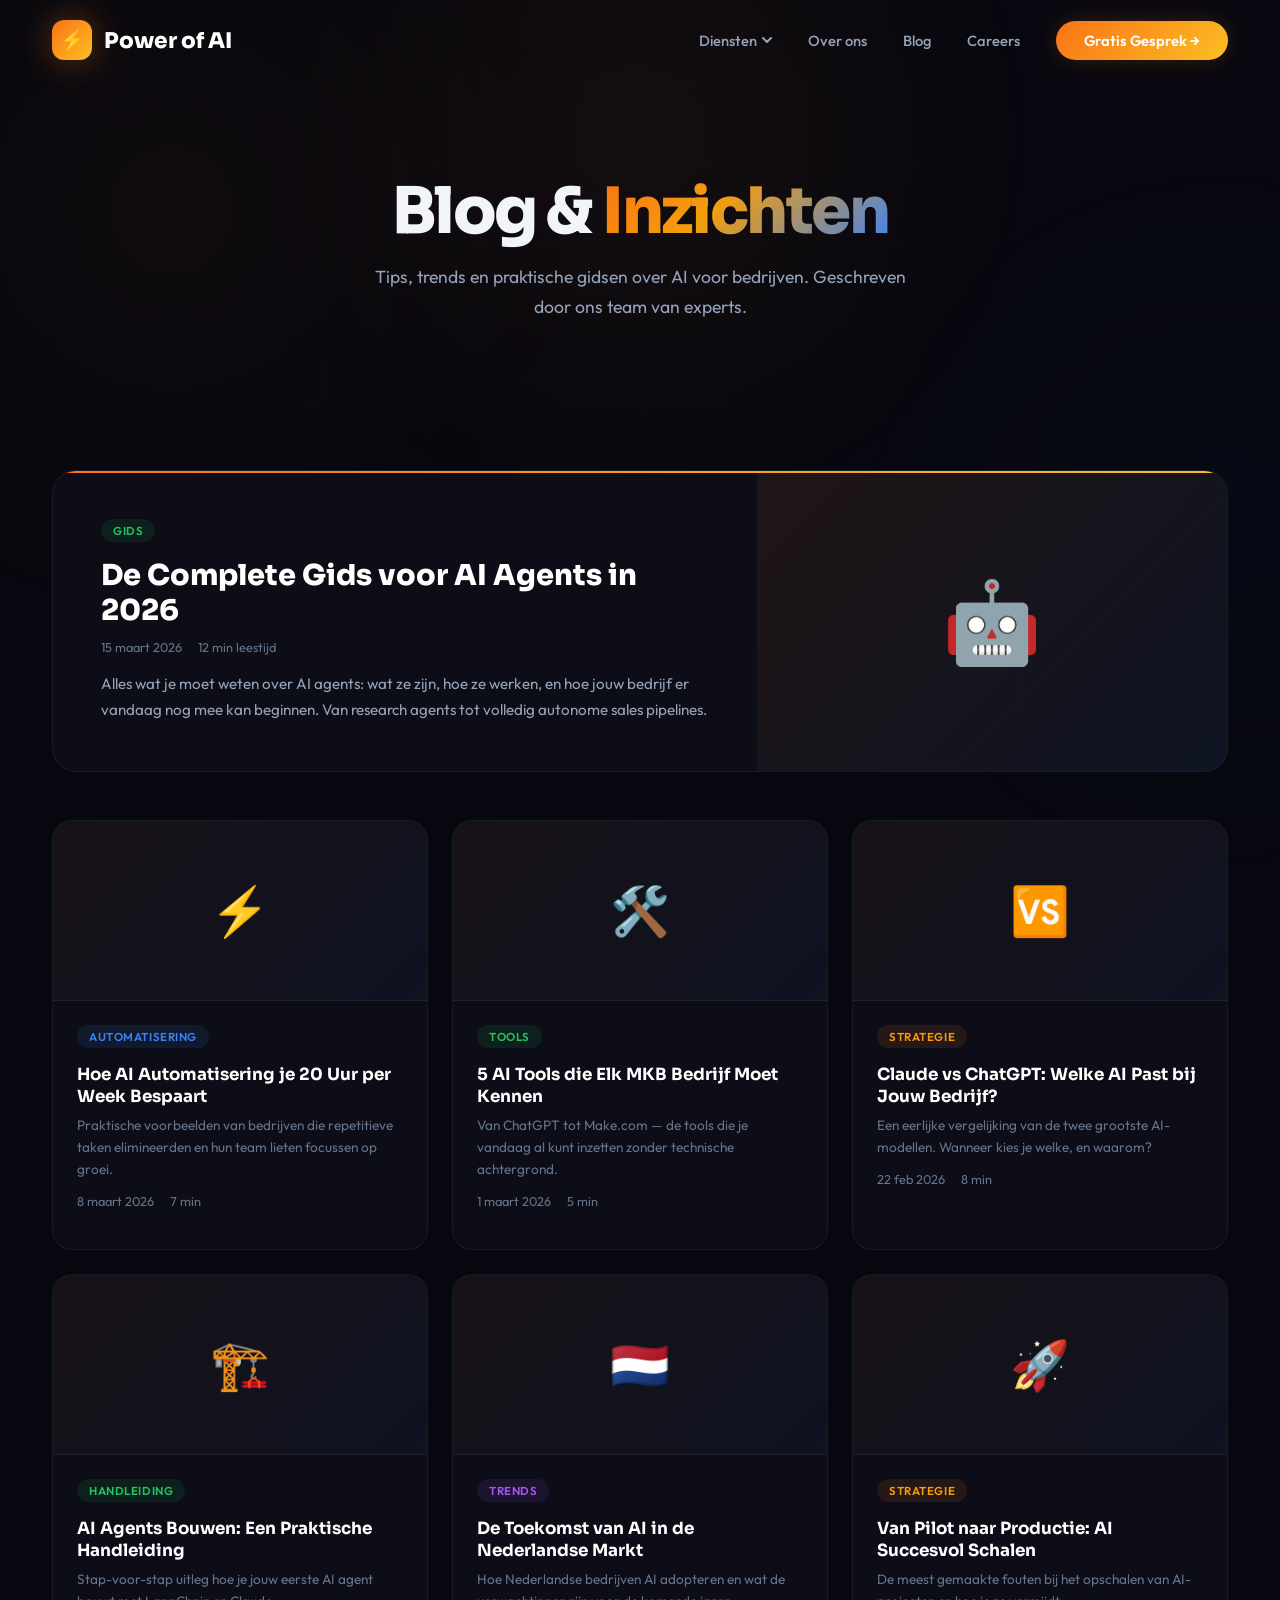
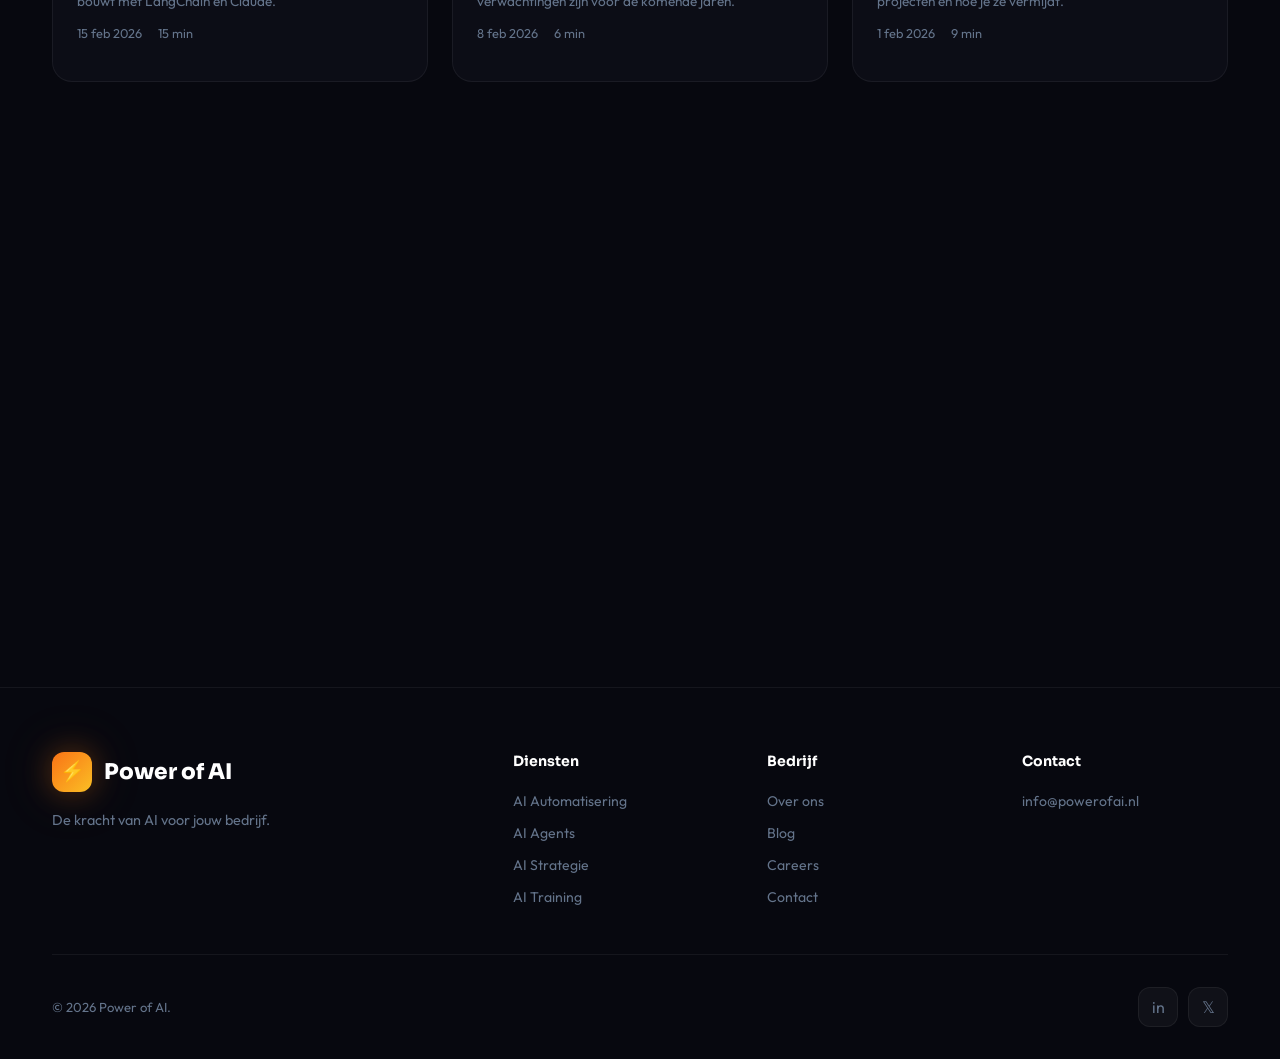
==== blog.html @ 831a08fb "Add complete Power of AI website with all pages - Homepage with animated dashboard, shooting stars, " ====
<!DOCTYPE html>
<html lang="nl">
<head>
    <meta charset="UTF-8">
    <meta name="viewport" content="width=device-width, initial-scale=1.0">
    <title>Blog & Inzichten — Power of AI</title>
    <link rel="preconnect" href="https://fonts.googleapis.com">
    <link rel="preconnect" href="https://fonts.gstatic.com" crossorigin>
    <link href="https://fonts.googleapis.com/css2?family=Outfit:wght@300;400;500;600;700;800;900&family=Sora:wght@300;400;500;600;700;800&family=JetBrains+Mono:wght@400;500;600;700&display=swap" rel="stylesheet">
    <link rel="stylesheet" href="/css/shared.css">
    <style>
        .page-hero{min-height:50vh;display:flex;align-items:center;position:relative;z-index:1;padding:140px 0 60px;text-align:center}
        .page-hero-glow{position:absolute;top:30%;left:50%;transform:translate(-50%,-50%);width:800px;height:800px;background:radial-gradient(circle,rgba(249,115,22,0.06),transparent 70%);pointer-events:none}
        .page-hero h1{font-family:'Sora',sans-serif;font-size:clamp(2.5rem,5vw,4rem);font-weight:800;line-height:1.08;letter-spacing:-.04em;margin-bottom:16px}
        .page-hero-desc{font-size:1.1rem;color:var(--text-secondary);line-height:1.7;max-width:550px;margin:0 auto 32px}

        .blog-section{padding:20px 0 120px;position:relative;z-index:1}

        /* Featured */
        .featured-card{background:var(--bg-card);border:1px solid var(--border);border-radius:24px;overflow:hidden;display:grid;grid-template-columns:1.2fr .8fr;margin-bottom:48px;transition:all .4s;position:relative}
        .featured-card::after{content:'';position:absolute;top:0;left:0;right:0;height:2px;background:var(--gradient-main)}
        .featured-card:hover{border-color:rgba(249,115,22,.15);box-shadow:0 20px 60px rgba(0,0,0,.3)}
        .featured-text{padding:48px}
        .featured-visual{background:linear-gradient(135deg,rgba(249,115,22,.08),rgba(59,130,246,.06));display:flex;align-items:center;justify-content:center;font-size:5rem}
        .blog-tag{display:inline-block;padding:4px 12px;border-radius:50px;font-size:.72rem;font-weight:600;text-transform:uppercase;letter-spacing:.05em;margin-bottom:16px}
        .blog-tag-strategy{background:rgba(249,115,22,.1);color:var(--amber)}
        .blog-tag-automation{background:rgba(59,130,246,.1);color:var(--blue)}
        .blog-tag-trends{background:rgba(168,85,247,.1);color:#a855f7}
        .blog-tag-guide{background:rgba(34,197,94,.1);color:#22c55e}
        .featured-title{font-family:'Sora',sans-serif;font-size:1.8rem;font-weight:800;line-height:1.2;margin-bottom:12px}
        .featured-title a{color:white;text-decoration:none;transition:color .3s}
        .featured-title a:hover{color:var(--amber)}
        .blog-meta{display:flex;gap:16px;font-size:.8rem;color:var(--text-muted);margin-bottom:16px}
        .blog-excerpt{font-size:.95rem;color:var(--text-secondary);line-height:1.7}

        /* Grid */
        .blog-grid{display:grid;grid-template-columns:repeat(3,1fr);gap:24px}
        .blog-card{background:var(--bg-card);border:1px solid var(--border);border-radius:20px;overflow:hidden;transition:all .4s}
        .blog-card:hover{transform:translateY(-6px);border-color:rgba(249,115,22,.15);box-shadow:0 20px 50px rgba(0,0,0,.3)}
        .blog-card-visual{height:180px;background:linear-gradient(135deg,rgba(249,115,22,.05),rgba(59,130,246,.05));display:flex;align-items:center;justify-content:center;font-size:3rem;border-bottom:1px solid var(--border)}
        .blog-card-body{padding:24px}
        .blog-card-title{font-family:'Sora',sans-serif;font-size:1.05rem;font-weight:700;margin-bottom:8px;line-height:1.3}
        .blog-card-title a{color:white;text-decoration:none;transition:color .3s}
        .blog-card-title a:hover{color:var(--amber)}
        .blog-card-excerpt{font-size:.85rem;color:var(--text-muted);line-height:1.6;margin-bottom:12px}

        /* Newsletter */
        .newsletter{padding:100px 0;position:relative;z-index:1}
        .newsletter-box{background:var(--bg-card);border:1px solid var(--border);border-radius:28px;padding:56px;text-align:center;position:relative;overflow:hidden}
        .newsletter-box::after{content:'';position:absolute;top:0;left:0;right:0;height:2px;background:var(--gradient-main)}
        .newsletter-title{font-family:'Sora',sans-serif;font-size:1.8rem;font-weight:800;margin-bottom:12px}
        .newsletter-desc{color:var(--text-secondary);margin-bottom:28px;max-width:400px;margin-left:auto;margin-right:auto;font-size:.95rem}
        .newsletter-form{display:flex;gap:12px;max-width:440px;margin:0 auto}
        .newsletter-input{flex:1;background:rgba(255,255,255,.03);border:1px solid var(--border);border-radius:14px;padding:14px 18px;color:var(--text-primary);font-family:'Outfit',sans-serif;font-size:.92rem;outline:none;transition:border-color .3s}
        .newsletter-input:focus{border-color:rgba(249,115,22,.3)}
        .newsletter-input::placeholder{color:var(--text-muted)}

        @media(max-width:1024px){.featured-card{grid-template-columns:1fr}.blog-grid{grid-template-columns:repeat(2,1fr)}}
        @media(max-width:768px){.blog-grid{grid-template-columns:1fr}.newsletter-form{flex-direction:column}.featured-text{padding:28px}}
    </style>
</head>
<body>
    <div class="shooting-stars"><div class="shooting-star ss-1"></div><div class="shooting-star ss-2"></div></div>
    <div class="bg-effects"><div class="bg-orb bg-orb-1"></div><div class="bg-orb bg-orb-2"></div></div>
    <div class="bg-grid"></div>
    <div class="loader" id="loader"><div class="loader-logo">⚡</div><div class="loader-bar"><div class="loader-bar-fill"></div></div><div class="loader-text">Laden...</div></div>
    <div class="scroll-progress" id="scrollProgress"></div>
    <a href="#" class="back-to-top" id="backToTop">↑</a>

    <nav class="nav" id="nav"><div class="container"><div class="nav-inner">
        <a href="/" class="nav-logo"><div class="nav-logo-icon">⚡</div>Power of AI</a>
        <ul class="nav-links">
            <li class="nav-dropdown"><a href="/#diensten" class="nav-dropdown-toggle">Diensten <svg width="10" height="6" fill="none" stroke="currentColor" stroke-width="2" stroke-linecap="round"><path d="M1 1l4 4 4-4"/></svg></a><div class="nav-dropdown-menu"><a href="/diensten/ai-automatisering.html">AI Automatisering</a><a href="/diensten/ai-agents.html">AI Agents</a><a href="/diensten/ai-strategie.html">AI Strategie</a><a href="/diensten/ai-training.html">AI Training</a></div></li>
            <li><a href="/over-ons.html">Over ons</a></li>
            <li><a href="/blog.html">Blog</a></li>
            <li><a href="/careers.html">Careers</a></li>
            <li><a href="/contact.html" class="nav-cta">Gratis Gesprek →</a></li>
        </ul>
        <button class="mobile-toggle" onclick="toggleMobile()" aria-label="Menu"><span></span><span></span><span></span></button>
    </div></div></nav>

    <section class="page-hero">
        <div class="page-hero-glow"></div>
        <div class="container">
            <h1 class="reveal">Blog & <span class="gradient-text">Inzichten</span></h1>
            <p class="page-hero-desc reveal">Tips, trends en praktische gidsen over AI voor bedrijven. Geschreven door ons team van experts.</p>
        </div>
    </section>

    <section class="blog-section">
        <div class="container">
            <!-- Featured -->
            <div class="featured-card reveal">
                <div class="featured-text">
                    <span class="blog-tag blog-tag-guide">Gids</span>
                    <h2 class="featured-title"><a href="#">De Complete Gids voor AI Agents in 2026</a></h2>
                    <div class="blog-meta"><span>15 maart 2026</span><span>12 min leestijd</span></div>
                    <p class="blog-excerpt">Alles wat je moet weten over AI agents: wat ze zijn, hoe ze werken, en hoe jouw bedrijf er vandaag nog mee kan beginnen. Van research agents tot volledig autonome sales pipelines.</p>
                </div>
                <div class="featured-visual">🤖</div>
            </div>

            <!-- Grid -->
            <div class="blog-grid">
                <div class="blog-card reveal">
                    <div class="blog-card-visual">⚡</div>
                    <div class="blog-card-body">
                        <span class="blog-tag blog-tag-automation">Automatisering</span>
                        <h3 class="blog-card-title"><a href="#">Hoe AI Automatisering je 20 Uur per Week Bespaart</a></h3>
                        <p class="blog-card-excerpt">Praktische voorbeelden van bedrijven die repetitieve taken elimineerden en hun team lieten focussen op groei.</p>
                        <div class="blog-meta"><span>8 maart 2026</span><span>7 min</span></div>
                    </div>
                </div>
                <div class="blog-card reveal">
                    <div class="blog-card-visual">🛠️</div>
                    <div class="blog-card-body">
                        <span class="blog-tag blog-tag-guide">Tools</span>
                        <h3 class="blog-card-title"><a href="#">5 AI Tools die Elk MKB Bedrijf Moet Kennen</a></h3>
                        <p class="blog-card-excerpt">Van ChatGPT tot Make.com — de tools die je vandaag al kunt inzetten zonder technische achtergrond.</p>
                        <div class="blog-meta"><span>1 maart 2026</span><span>5 min</span></div>
                    </div>
                </div>
                <div class="blog-card reveal">
                    <div class="blog-card-visual">🆚</div>
                    <div class="blog-card-body">
                        <span class="blog-tag blog-tag-strategy">Strategie</span>
                        <h3 class="blog-card-title"><a href="#">Claude vs ChatGPT: Welke AI Past bij Jouw Bedrijf?</a></h3>
                        <p class="blog-card-excerpt">Een eerlijke vergelijking van de twee grootste AI-modellen. Wanneer kies je welke, en waarom?</p>
                        <div class="blog-meta"><span>22 feb 2026</span><span>8 min</span></div>
                    </div>
                </div>
                <div class="blog-card reveal">
                    <div class="blog-card-visual">🏗️</div>
                    <div class="blog-card-body">
                        <span class="blog-tag blog-tag-guide">Handleiding</span>
                        <h3 class="blog-card-title"><a href="#">AI Agents Bouwen: Een Praktische Handleiding</a></h3>
                        <p class="blog-card-excerpt">Stap-voor-stap uitleg hoe je jouw eerste AI agent bouwt met LangChain en Claude.</p>
                        <div class="blog-meta"><span>15 feb 2026</span><span>15 min</span></div>
                    </div>
                </div>
                <div class="blog-card reveal">
                    <div class="blog-card-visual">🇳🇱</div>
                    <div class="blog-card-body">
                        <span class="blog-tag blog-tag-trends">Trends</span>
                        <h3 class="blog-card-title"><a href="#">De Toekomst van AI in de Nederlandse Markt</a></h3>
                        <p class="blog-card-excerpt">Hoe Nederlandse bedrijven AI adopteren en wat de verwachtingen zijn voor de komende jaren.</p>
                        <div class="blog-meta"><span>8 feb 2026</span><span>6 min</span></div>
                    </div>
                </div>
                <div class="blog-card reveal">
                    <div class="blog-card-visual">🚀</div>
                    <div class="blog-card-body">
                        <span class="blog-tag blog-tag-strategy">Strategie</span>
                        <h3 class="blog-card-title"><a href="#">Van Pilot naar Productie: AI Succesvol Schalen</a></h3>
                        <p class="blog-card-excerpt">De meest gemaakte fouten bij het opschalen van AI-projecten en hoe je ze vermijdt.</p>
                        <div class="blog-meta"><span>1 feb 2026</span><span>9 min</span></div>
                    </div>
                </div>
            </div>
        </div>
    </section>

    <!-- Newsletter -->
    <section class="newsletter">
        <div class="container">
            <div class="newsletter-box reveal">
                <h2 class="newsletter-title">Blijf <span class="gradient-text">op de hoogte</span></h2>
                <p class="newsletter-desc">Ontvang wekelijks de nieuwste AI-inzichten, tips en trends in je inbox.</p>
                <form class="newsletter-form" onsubmit="event.preventDefault();this.querySelector('button').textContent='✓ Ingeschreven!'">
                    <input type="email" class="newsletter-input" placeholder="je@email.nl" required>
                    <button type="submit" class="btn-glow" style="white-space:nowrap;border:none">Inschrijven</button>
                </form>
            </div>
        </div>
    </section>

    <footer class="footer"><div class="container">
        <div class="footer-grid">
            <div><a href="/" class="nav-logo"><div class="nav-logo-icon">⚡</div>Power of AI</a><p class="footer-desc">De kracht van AI voor jouw bedrijf.</p></div>
            <div><h4 class="footer-heading">Diensten</h4><ul class="footer-list"><li><a href="/diensten/ai-automatisering.html">AI Automatisering</a></li><li><a href="/diensten/ai-agents.html">AI Agents</a></li><li><a href="/diensten/ai-strategie.html">AI Strategie</a></li><li><a href="/diensten/ai-training.html">AI Training</a></li></ul></div>
            <div><h4 class="footer-heading">Bedrijf</h4><ul class="footer-list"><li><a href="/over-ons.html">Over ons</a></li><li><a href="/blog.html">Blog</a></li><li><a href="/careers.html">Careers</a></li><li><a href="/contact.html">Contact</a></li></ul></div>
            <div><h4 class="footer-heading">Contact</h4><ul class="footer-list"><li><a href="mailto:info@powerofai.nl">info@powerofai.nl</a></li></ul></div>
        </div>
        <div class="footer-bottom"><span>&copy; 2026 Power of AI.</span><div class="footer-socials"><a href="#" class="footer-social">in</a><a href="#" class="footer-social">𝕏</a></div></div>
    </div></footer>

    <script src="/js/shared.js"></script>
</body>
</html>
---- css/shared.css ----
/* =============================================
   Power of AI - Shared Styles
   ============================================= */

:root {
    /* Power of AI — Eigen identiteit: warm amber/orange + electric blue */
    --amber: #F59E0B;
    --amber-bright: #FBBF24;
    --orange: #F97316;
    --orange-deep: #EA580C;
    --blue: #3B82F6;
    --blue-deep: #2563EB;
    --sky: #0EA5E9;
    --bg-dark: #07080F;
    --bg-card: #0C0D16;
    --bg-elevated: #12131F;
    --text-primary: #F1F5F9;
    --text-secondary: #94A3B8;
    --text-muted: #64748B;
    --border: rgba(255,255,255,0.06);
    --border-hover: rgba(255,255,255,0.12);
    --glow-amber: rgba(245,158,11,0.15);
    --glow-blue: rgba(59,130,246,0.15);
    --gradient-main: linear-gradient(135deg, var(--orange), var(--amber-bright));
    --gradient-accent: linear-gradient(135deg, var(--blue), var(--sky));
    --gradient-mix: linear-gradient(135deg, var(--orange) 0%, var(--amber) 40%, var(--blue) 100%);
}

* { margin: 0; padding: 0; box-sizing: border-box; }
html { scroll-behavior: smooth; }

body {
    font-family: 'Outfit', sans-serif;
    background: var(--bg-dark);
    color: var(--text-primary);
    overflow-x: hidden;
    -webkit-font-smoothing: antialiased;
}

::selection { background: rgba(245,158,11,0.3); color: white; }
::-webkit-scrollbar { width: 6px; }
::-webkit-scrollbar-track { background: var(--bg-dark); }
::-webkit-scrollbar-thumb { background: var(--gradient-main); border-radius: 3px; }

.container { max-width: 1240px; margin: 0 auto; padding: 0 32px; }

/* ===== SHOOTING STARS ===== */
.shooting-stars {
    position: fixed;
    inset: 0;
    z-index: 0;
    pointer-events: none;
    overflow: hidden;
}

.shooting-star {
    position: absolute;
    width: 120px;
    height: 1px;
    background: linear-gradient(90deg, rgba(251,191,36,0.8), transparent);
    border-radius: 50%;
    animation: shoot linear infinite;
    opacity: 0;
}

.shooting-star::before {
    content: '';
    position: absolute;
    right: 0;
    width: 4px;
    height: 4px;
    border-radius: 50%;
    background: var(--amber-bright);
    box-shadow: 0 0 10px var(--amber), 0 0 30px rgba(251,191,36,0.5);
}

.ss-1 { top: 8%; left: -120px; animation-duration: 2.5s; animation-delay: 1s; transform: rotate(-15deg); }
.ss-2 { top: 22%; left: -120px; animation-duration: 3s; animation-delay: 4s; transform: rotate(-8deg); width: 80px; }
.ss-3 { top: 45%; left: -120px; animation-duration: 2s; animation-delay: 7s; transform: rotate(-20deg); width: 150px; }
.ss-4 { top: 65%; left: -120px; animation-duration: 2.8s; animation-delay: 11s; transform: rotate(-12deg); width: 100px; }
.ss-5 { top: 15%; left: -120px; animation-duration: 2.2s; animation-delay: 15s; transform: rotate(-5deg); width: 90px; }
.ss-6 { top: 78%; left: -120px; animation-duration: 3.2s; animation-delay: 19s; transform: rotate(-18deg); width: 130px; }
.ss-7 { top: 35%; left: -120px; animation-duration: 1.8s; animation-delay: 23s; transform: rotate(-10deg); width: 110px; }

@keyframes shoot {
    0% { transform: translateX(0) rotate(inherit); opacity: 0; }
    5% { opacity: 1; }
    70% { opacity: 1; }
    100% { transform: translateX(calc(100vw + 200px)) rotate(inherit); opacity: 0; }
}

/* ===== BG ORBS ===== */
.bg-effects {
    position: fixed;
    inset: 0;
    z-index: 0;
    pointer-events: none;
}

.bg-orb {
    position: absolute;
    border-radius: 50%;
    filter: blur(120px);
}

.bg-orb-1 {
    width: 600px; height: 600px;
    background: radial-gradient(circle, rgba(249,115,22,0.07), transparent 70%);
    top: -10%; left: -10%;
    animation: orbDrift 25s ease-in-out infinite;
}

.bg-orb-2 {
    width: 500px; height: 500px;
    background: radial-gradient(circle, rgba(59,130,246,0.06), transparent 70%);
    top: 30%; right: -15%;
    animation: orbDrift 30s ease-in-out infinite reverse;
}

.bg-orb-3 {
    width: 400px; height: 400px;
    background: radial-gradient(circle, rgba(245,158,11,0.05), transparent 70%);
    bottom: 10%; left: 20%;
    animation: orbDrift 20s ease-in-out infinite 5s;
}

@keyframes orbDrift {
    0%, 100% { transform: translate(0, 0) scale(1); }
    25% { transform: translate(60px, -40px) scale(1.1); }
    50% { transform: translate(-40px, 60px) scale(0.95); }
    75% { transform: translate(30px, 30px) scale(1.05); }
}

.bg-grid {
    position: fixed;
    inset: 0;
    background-image:
        linear-gradient(rgba(255,255,255,0.012) 1px, transparent 1px),
        linear-gradient(90deg, rgba(255,255,255,0.012) 1px, transparent 1px);
    background-size: 80px 80px;
    z-index: 0;
    pointer-events: none;
    mask-image: radial-gradient(ellipse at 50% 30%, black, transparent 80%);
}

/* ===== FLOATING 3D ELEMENT ===== */
.floating-element {
    position: fixed;
    right: 48px;
    top: 50%;
    transform: translateY(-50%);
    z-index: 50;
    pointer-events: none;
    transition: top 0.1s linear;
}

.float-cube-wrapper {
    width: 60px;
    height: 60px;
    perspective: 400px;
    animation: floatBob 5s ease-in-out infinite;
}

.float-cube {
    width: 100%;
    height: 100%;
    position: relative;
    transform-style: preserve-3d;
    animation: cubeRotate 12s linear infinite;
}

.float-cube-face {
    position: absolute;
    width: 60px;
    height: 60px;
    border-radius: 12px;
    border: 1.5px solid rgba(245,158,11,0.25);
    display: flex;
    align-items: center;
    justify-content: center;
    font-size: 24px;
    backdrop-filter: blur(4px);
}

.fcf-front  { background: rgba(249,115,22,0.08); transform: translateZ(30px); }
.fcf-back   { background: rgba(59,130,246,0.08); transform: rotateY(180deg) translateZ(30px); }
.fcf-right  { background: rgba(245,158,11,0.08); transform: rotateY(90deg) translateZ(30px); }
.fcf-left   { background: rgba(14,165,233,0.08); transform: rotateY(-90deg) translateZ(30px); }
.fcf-top    { background: rgba(251,191,36,0.1); transform: rotateX(90deg) translateZ(30px); }
.fcf-bottom { background: rgba(59,130,246,0.06); transform: rotateX(-90deg) translateZ(30px); }

.float-cube-glow {
    position: absolute;
    inset: -20px;
    border-radius: 50%;
    background: radial-gradient(circle, rgba(245,158,11,0.15), transparent 70%);
    filter: blur(20px);
    animation: glowPulse 4s ease-in-out infinite;
}

@keyframes cubeRotate {
    0% { transform: rotateX(0deg) rotateY(0deg); }
    100% { transform: rotateX(360deg) rotateY(360deg); }
}

@keyframes floatBob {
    0%, 100% { transform: translateY(0); }
    50% { transform: translateY(-20px); }
}

@keyframes glowPulse {
    0%, 100% { opacity: 0.5; }
    50% { opacity: 1; }
}

/* Trail particles behind cube */
.float-trail {
    position: absolute;
    width: 4px; height: 4px;
    border-radius: 50%;
    background: var(--amber);
    opacity: 0;
    animation: trailFade 2s ease-out infinite;
}

.float-trail:nth-child(1) { bottom: -10px; left: 20px; animation-delay: 0s; }
.float-trail:nth-child(2) { bottom: -15px; left: 35px; animation-delay: 0.4s; }
.float-trail:nth-child(3) { bottom: -8px; left: 50px; animation-delay: 0.8s; }

@keyframes trailFade {
    0% { opacity: 0; transform: translateY(0) scale(1); }
    20% { opacity: 0.6; }
    100% { opacity: 0; transform: translateY(30px) scale(0); }
}

/* ===== NAVIGATION ===== */
.nav {
    position: fixed;
    top: 0; left: 0; right: 0;
    z-index: 100;
    padding: 20px 0;
    transition: all 0.5s cubic-bezier(0.16, 1, 0.3, 1);
}

.nav.scrolled {
    padding: 12px 0;
    background: rgba(7,8,15,0.85);
    backdrop-filter: blur(24px) saturate(180%);
    border-bottom: 1px solid var(--border);
}

.nav-inner { display: flex; align-items: center; justify-content: space-between; }

.nav-logo {
    display: flex;
    align-items: center;
    gap: 12px;
    text-decoration: none;
    font-family: 'Sora', sans-serif;
    font-weight: 800;
    font-size: 1.35rem;
    color: white;
}

.nav-logo-icon {
    width: 40px; height: 40px;
    border-radius: 12px;
    background: var(--gradient-main);
    display: flex;
    align-items: center;
    justify-content: center;
    font-size: 20px;
    box-shadow: 0 0 30px rgba(249,115,22,0.3), 0 0 60px rgba(245,158,11,0.15);
    animation: logoPulse 4s ease-in-out infinite;
}

@keyframes logoPulse {
    0%, 100% { box-shadow: 0 0 30px rgba(249,115,22,0.3), 0 0 60px rgba(245,158,11,0.15); }
    50% { box-shadow: 0 0 40px rgba(249,115,22,0.4), 0 0 80px rgba(245,158,11,0.25); }
}

.nav-links {
    display: flex;
    align-items: center;
    gap: 36px;
    list-style: none;
}

.nav-links a {
    text-decoration: none;
    color: var(--text-secondary);
    font-weight: 500;
    font-size: 0.92rem;
    transition: all 0.3s;
}

.nav-links a:hover { color: white; }

/* Nav dropdown */
.nav-dropdown { position: relative; }
.nav-dropdown-toggle { display: flex; align-items: center; gap: 5px; }
.nav-dropdown-toggle svg { transition: transform 0.3s; }
.nav-dropdown:hover .nav-dropdown-toggle svg { transform: rotate(180deg); }

.nav-dropdown-menu {
    position: absolute;
    top: calc(100% + 12px);
    left: 50%;
    transform: translateX(-50%) translateY(8px);
    min-width: 240px;
    background: rgba(12,13,22,0.95);
    backdrop-filter: blur(24px);
    border: 1px solid var(--border-hover);
    border-radius: 16px;
    padding: 8px;
    opacity: 0;
    visibility: hidden;
    transition: all 0.3s cubic-bezier(0.16, 1, 0.3, 1);
    box-shadow: 0 20px 60px rgba(0,0,0,0.5);
    z-index: 200;
}

.nav-dropdown-menu::before {
    content: '';
    position: absolute;
    top: -12px; left: 0; right: 0; height: 12px;
}

.nav-dropdown-menu::after {
    content: '';
    position: absolute;
    top: 0; left: 0; right: 0;
    height: 2px;
    background: var(--gradient-main);
    border-radius: 16px 16px 0 0;
}

.nav-dropdown:hover .nav-dropdown-menu {
    opacity: 1;
    visibility: visible;
    transform: translateX(-50%) translateY(0);
}

.nav-dropdown-menu a {
    display: block;
    padding: 12px 16px;
    color: var(--text-secondary) !important;
    font-size: 0.9rem;
    font-weight: 500;
    border-radius: 10px;
    transition: all 0.2s;
    white-space: nowrap;
}

.nav-dropdown-menu a:hover {
    background: rgba(249,115,22,0.08);
    color: var(--amber) !important;
    padding-left: 20px;
}

.nav-dropdown-menu a::after { display: none !important; }

.nav-cta {
    padding: 10px 28px !important;
    background: var(--gradient-main) !important;
    color: white !important;
    border-radius: 50px;
    font-weight: 600 !important;
    transition: all 0.4s cubic-bezier(0.16, 1, 0.3, 1) !important;
    box-shadow: 0 0 25px rgba(249,115,22,0.2);
}

.nav-cta:hover {
    transform: translateY(-2px) !important;
    box-shadow: 0 0 40px rgba(249,115,22,0.35) !important;
}

.mobile-toggle {
    display: none;
    flex-direction: column;
    gap: 5px;
    background: none;
    border: none;
    cursor: pointer;
    padding: 8px;
}

.mobile-toggle span { width: 24px; height: 2px; background: white; border-radius: 2px; transition: all 0.3s; }

/* ===== MARQUEE ===== */
.marquee {
    padding: 48px 0;
    border-top: 1px solid var(--border);
    border-bottom: 1px solid var(--border);
    position: relative;
    z-index: 1;
    overflow: hidden;
}

.marquee-label {
    text-align: center;
    font-size: 0.8rem;
    font-weight: 600;
    color: var(--text-muted);
    text-transform: uppercase;
    letter-spacing: 0.15em;
    margin-bottom: 24px;
}

.marquee-track {
    display: flex;
    overflow: hidden;
    mask-image: linear-gradient(90deg, transparent, black 10%, black 90%, transparent);
}

.marquee-inner {
    display: flex;
    gap: 56px;
    align-items: center;
    animation: scroll 25s linear infinite;
}

.marquee-inner:hover { animation-play-state: paused; }

.marquee-item {
    font-family: 'Sora', sans-serif;
    font-size: 1.1rem;
    font-weight: 600;
    color: var(--text-muted);
    white-space: nowrap;
    flex-shrink: 0;
    transition: color 0.3s;
    display: flex;
    align-items: center;
    gap: 8px;
}

.marquee-item:hover { color: var(--text-secondary); }
.marquee-sep { width: 4px; height: 4px; background: var(--text-muted); border-radius: 50%; opacity: 0.4; flex-shrink: 0; }

@keyframes scroll {
    from { transform: translateX(0); }
    to { transform: translateX(-50%); }
}


/* ===== BUTTON STYLES ===== */
.btn-glow {
    display: inline-flex;
    align-items: center;
    gap: 10px;
    padding: 18px 36px;
    background: var(--gradient-main);
    color: white;
    border: none;
    border-radius: 16px;
    font-family: 'Outfit', sans-serif;
    font-weight: 700;
    font-size: 1.05rem;
    cursor: pointer;
    text-decoration: none;
    position: relative;
    overflow: hidden;
    transition: all 0.4s cubic-bezier(0.16, 1, 0.3, 1);
    box-shadow: 0 0 40px rgba(249,115,22,0.25), 0 0 80px rgba(245,158,11,0.1);
}

.btn-glow::before {
    content: '';
    position: absolute;
    inset: -2px;
    background: linear-gradient(135deg, var(--orange), var(--amber-bright), var(--orange));
    background-size: 300% 300%;
    border-radius: 18px;
    z-index: -1;
    animation: borderShift 4s linear infinite;
    filter: blur(8px);
    opacity: 0.5;
}

@keyframes borderShift {
    0% { background-position: 0% 50%; }
    50% { background-position: 100% 50%; }
    100% { background-position: 0% 50%; }
}

.btn-glow:hover {
    transform: translateY(-3px) scale(1.02);
    box-shadow: 0 0 60px rgba(249,115,22,0.35), 0 0 120px rgba(245,158,11,0.15);
}

.btn-ghost {
    display: inline-flex;
    align-items: center;
    gap: 10px;
    padding: 18px 36px;
    background: rgba(255,255,255,0.03);
    color: var(--text-primary);
    border: 1px solid var(--border-hover);
    border-radius: 16px;
    font-family: 'Outfit', sans-serif;
    font-weight: 600;
    font-size: 1.05rem;
    cursor: pointer;
    text-decoration: none;
    transition: all 0.4s cubic-bezier(0.16, 1, 0.3, 1);
    backdrop-filter: blur(10px);
}

.btn-ghost:hover {
    background: rgba(255,255,255,0.06);
    border-color: rgba(249,115,22,0.3);
    transform: translateY(-3px);
    box-shadow: 0 0 30px rgba(249,115,22,0.1);
}


    50% { background-position: 100% 50%; }
    100% { background-position: 0% 50%; }
}


@keyframes fadeUp {
    from { opacity: 0; transform: translateY(40px); }
    to { opacity: 1; transform: translateY(0); }
}
/* ===== SECTION HEADERS ===== */
.section-tag {
    display: inline-flex;
    align-items: center;
    gap: 8px;
    font-family: 'JetBrains Mono', monospace;
    font-size: 0.78rem;
    font-weight: 600;
    color: var(--amber);
    text-transform: uppercase;
    letter-spacing: 0.15em;
    margin-bottom: 20px;
}

.section-tag-line {
    width: 28px; height: 2px;
    background: var(--gradient-main);
    border-radius: 1px;
}

.section-heading {
    font-family: 'Sora', sans-serif;
    font-size: clamp(2.2rem, 4.5vw, 3.5rem);
    font-weight: 800;
    line-height: 1.1;
    letter-spacing: -0.03em;
    margin-bottom: 20px;
}

.gradient-text {
    background: var(--gradient-mix);
    -webkit-background-clip: text;
    -webkit-text-fill-color: transparent;
    background-clip: text;
}

.section-desc {
    font-size: 1.1rem;
    color: var(--text-secondary);
    line-height: 1.7;
    max-width: 560px;
}

/* ===== FOOTER ===== */
.footer { padding: 64px 0 32px; border-top: 1px solid var(--border); position: relative; z-index: 1; }

.footer-grid {
    display: grid;
    grid-template-columns: 2fr 1fr 1fr 1fr;
    gap: 48px;
    margin-bottom: 48px;
}

.footer-desc { font-size: 0.9rem; color: var(--text-muted); line-height: 1.7; margin-top: 16px; max-width: 300px; }
.footer-heading { font-family: 'Sora', sans-serif; font-weight: 700; font-size: 0.88rem; color: white; margin-bottom: 20px; }
.footer-list { list-style: none; display: flex; flex-direction: column; gap: 12px; }
.footer-list a { text-decoration: none; color: var(--text-muted); font-size: 0.88rem; transition: all 0.3s; }
.footer-list a:hover { color: var(--amber); }

.footer-bottom {
    display: flex;
    align-items: center;
    justify-content: space-between;
    padding-top: 32px;
    border-top: 1px solid var(--border);
    font-size: 0.82rem;
    color: var(--text-muted);
}

.footer-socials { display: flex; gap: 10px; }

.footer-social {
    width: 40px; height: 40px;
    border-radius: 12px;
    background: rgba(255,255,255,0.04);
    border: 1px solid var(--border);
    display: flex;
    align-items: center;
    justify-content: center;
    text-decoration: none;
    color: var(--text-muted);
    font-size: 1rem;
    transition: all 0.3s;
}

.footer-social:hover {
    background: var(--gradient-main);
    border-color: transparent;
    color: white;
    transform: translateY(-2px);
    box-shadow: 0 0 25px rgba(249,115,22,0.2);
}

/* ===== REVEAL ===== */
.reveal { opacity: 0; transform: translateY(40px); transition: all 0.8s cubic-bezier(0.16, 1, 0.3, 1); }
.reveal.visible { opacity: 1; transform: translateY(0); }
.reveal-d1 { transition-delay: 0.1s; }
.reveal-d2 { transition-delay: 0.2s; }
.reveal-d3 { transition-delay: 0.3s; }

/* ===== RESPONSIVE ===== */
@media (max-width: 1024px) {
    .footer-grid { grid-template-columns: 1fr 1fr; }
    .floating-element { right: 20px; }
    .float-cube-wrapper { width: 45px; height: 45px; }
    .float-cube-face { width: 45px; height: 45px; font-size: 18px; border-radius: 9px; }
    .fcf-front { transform: translateZ(22px); }
    .fcf-back { transform: rotateY(180deg) translateZ(22px); }
    .fcf-right { transform: rotateY(90deg) translateZ(22px); }
    .fcf-left { transform: rotateY(-90deg) translateZ(22px); }
    .fcf-top { transform: rotateX(90deg) translateZ(22px); }
    .fcf-bottom { transform: rotateX(-90deg) translateZ(22px); }
}

@media (max-width: 768px) {
    .nav-links { display: none; }
    .mobile-toggle { display: flex; }
    .footer-grid { grid-template-columns: 1fr; gap: 32px; }
    .footer-bottom { flex-direction: column; gap: 16px; }
    .floating-element { display: none; }
    .custom-cursor, .cursor-glow { display: none; }
}

/* ===== LOADING SCREEN ===== */
.loader {
    position: fixed;
    inset: 0;
    z-index: 9999;
    background: var(--bg-dark);
    display: flex;
    flex-direction: column;
    align-items: center;
    justify-content: center;
    gap: 32px;
    transition: opacity 0.6s, visibility 0.6s;
}

.loader.hidden {
    opacity: 0;
    visibility: hidden;
}

.loader-logo {
    width: 70px; height: 70px;
    border-radius: 18px;
    background: var(--gradient-main);
    display: flex;
    align-items: center;
    justify-content: center;
    font-size: 36px;
    animation: loaderPulse 1.5s ease-in-out infinite;
    box-shadow: 0 0 60px rgba(249,115,22,0.3);
}

@keyframes loaderPulse {
    0%, 100% { transform: scale(1); box-shadow: 0 0 60px rgba(249,115,22,0.3); }
    50% { transform: scale(1.08); box-shadow: 0 0 90px rgba(249,115,22,0.5); }
}

.loader-bar {
    width: 200px;
    height: 3px;
    background: rgba(255,255,255,0.06);
    border-radius: 2px;
    overflow: hidden;
}

.loader-bar-fill {
    height: 100%;
    width: 0%;
    background: var(--gradient-main);
    border-radius: 2px;
    animation: loadBar 1.8s cubic-bezier(0.16, 1, 0.3, 1) forwards;
}

@keyframes loadBar {
    0% { width: 0%; }
    60% { width: 70%; }
    100% { width: 100%; }
}

.loader-text {
    font-family: 'JetBrains Mono', monospace;
    font-size: 0.75rem;
    color: var(--text-muted);
    letter-spacing: 0.15em;
    text-transform: uppercase;
}

/* ===== SCROLL PROGRESS BAR ===== */
.scroll-progress {
    position: fixed;
    top: 0; left: 0;
    height: 3px;
    background: var(--gradient-main);
    z-index: 9998;
    width: 0%;
    transition: width 0.1s linear;
    box-shadow: 0 0 10px rgba(249,115,22,0.5);
}

/* ===== CUSTOM CURSOR ===== */
.custom-cursor {
    position: fixed;
    width: 8px; height: 8px;
    background: var(--amber);
    border-radius: 50%;
    pointer-events: none;
    z-index: 9997;
    transition: width 0.3s, height 0.3s, margin 0.3s, opacity 0.3s;
    margin-left: -4px;
    margin-top: -4px;
    mix-blend-mode: difference;
}

.custom-cursor.hover {
    width: 48px; height: 48px;
    margin-left: -24px;
    margin-top: -24px;
    background: rgba(245,158,11,0.15);
    border: 2px solid var(--amber);
}

.cursor-glow {
    position: fixed;
    width: 300px; height: 300px;
    border-radius: 50%;
    background: radial-gradient(circle, rgba(249,115,22,0.06), transparent 70%);
    pointer-events: none;
    z-index: 0;
    transform: translate(-50%, -50%);
    transition: opacity 0.4s;
}

/* ===== BACK TO TOP ===== */
.back-to-top {
    position: fixed;
    bottom: 32px;
    right: 32px;
    width: 48px; height: 48px;
    border-radius: 14px;
    background: var(--bg-card);
    border: 1px solid var(--border-hover);
    display: flex;
    align-items: center;
    justify-content: center;
    color: var(--amber);
    font-size: 1.2rem;
    z-index: 90;
    cursor: pointer;
    opacity: 0;
    transform: translateY(20px);
    transition: all 0.4s cubic-bezier(0.16, 1, 0.3, 1);
    text-decoration: none;
    backdrop-filter: blur(12px);
}

.back-to-top.visible {
    opacity: 1;
    transform: translateY(0);
}

.back-to-top:hover {
    background: var(--gradient-main);
    color: white;
    border-color: transparent;
    transform: translateY(-4px);
    box-shadow: 0 0 30px rgba(249,115,22,0.3);
}

/* ===== WORD REVEAL ANIMATION ===== */
.word-reveal {
    overflow: hidden;
    display: inline-block;
}

.word-reveal-inner {
    display: inline-block;
    transform: translateY(110%);
    transition: transform 0.8s cubic-bezier(0.16, 1, 0.3, 1);
}

.word-reveal.visible .word-reveal-inner {
    transform: translateY(0);
}

/* ===== MAGNETIC BUTTON EFFECT ===== */
.btn-glow, .btn-ghost, .nav-cta {
    transition: all 0.4s cubic-bezier(0.16, 1, 0.3, 1), transform 0.2s ease-out;
}

/* ===== SECTION DIVIDER GLOW ===== */
.section-glow {
    width: 100%;
    height: 1px;
    background: linear-gradient(90deg, transparent, rgba(249,115,22,0.2), rgba(59,130,246,0.2), transparent);
    margin: 0;
}

/* ===== HOVER CARD SHINE ===== */
.service-card .card-shine {
    position: absolute;
    inset: 0;
    border-radius: 20px;
    opacity: 0;
    transition: opacity 0.4s;
    background: radial-gradient(600px circle at var(--shine-x, 50%) var(--shine-y, 50%), rgba(249,115,22,0.06), transparent 40%);
    pointer-events: none;
    z-index: 0;
}

.service-card:hover .card-shine { opacity: 1; }
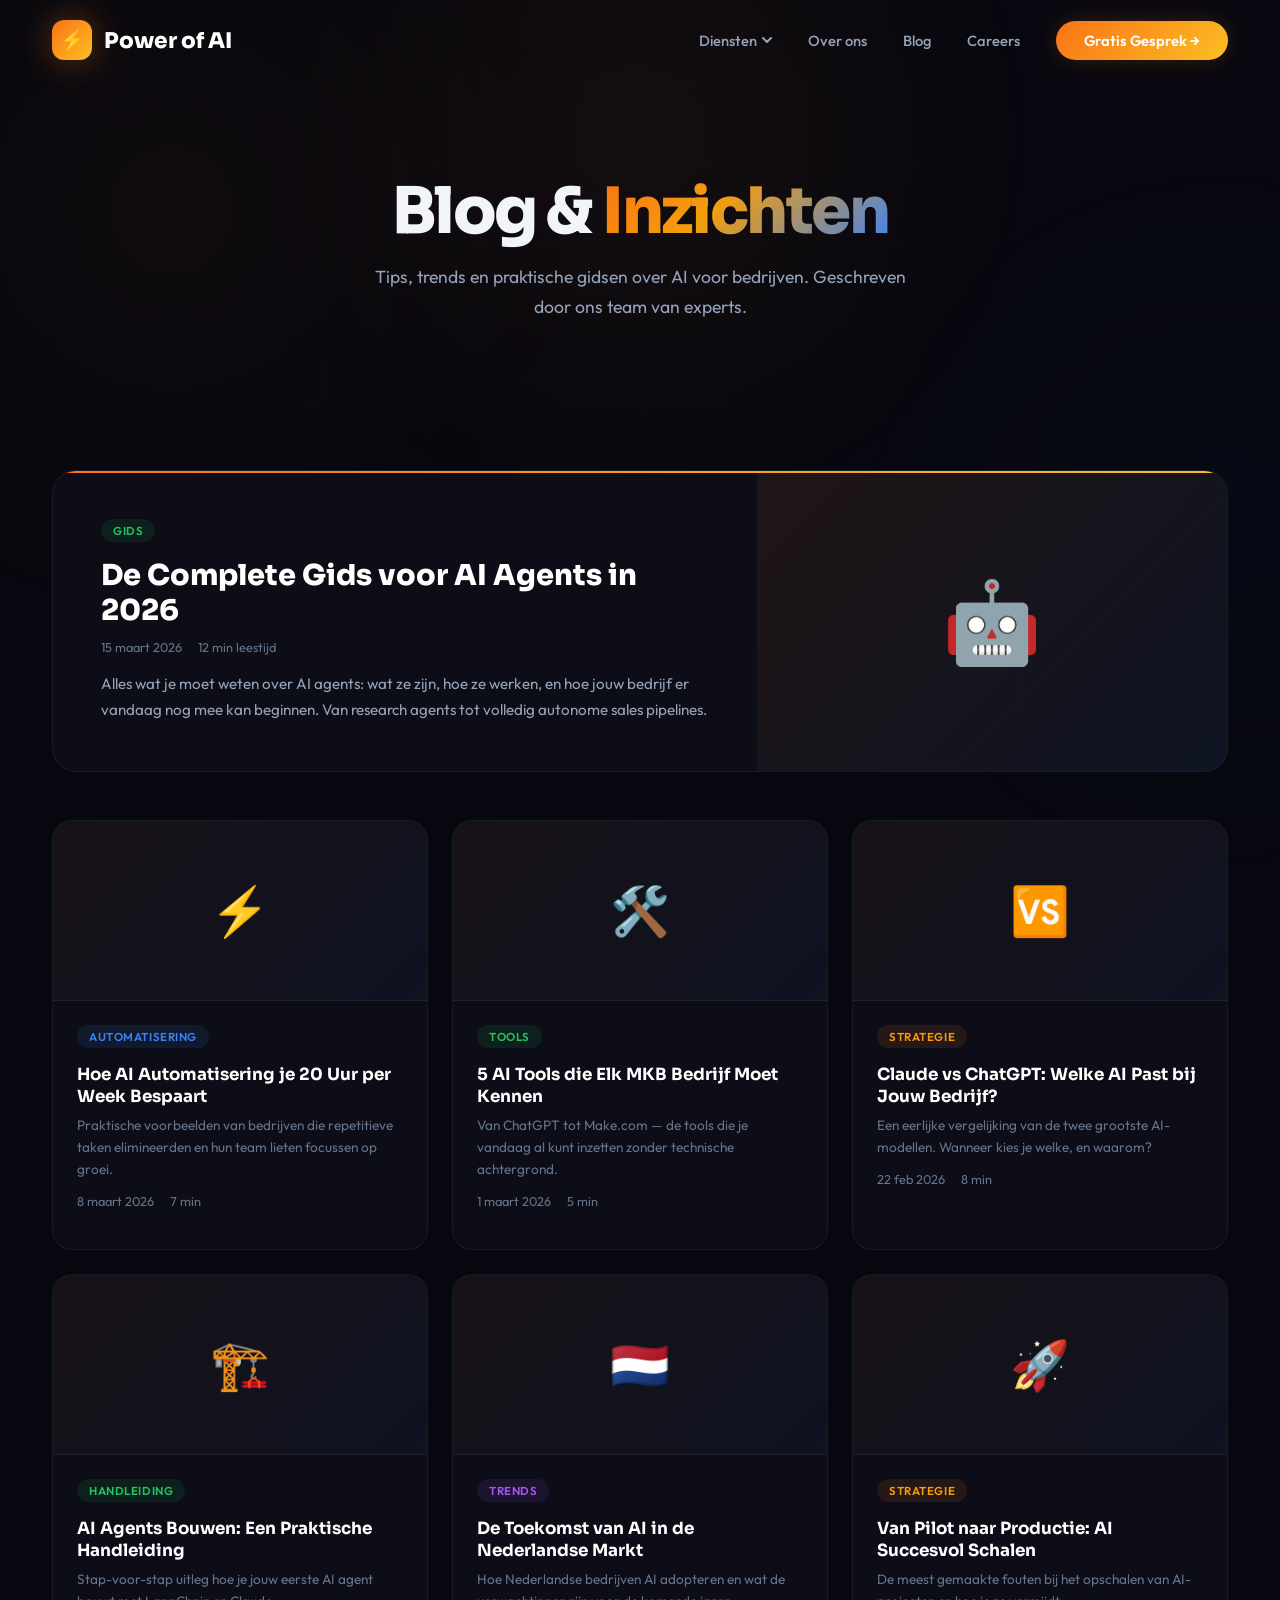
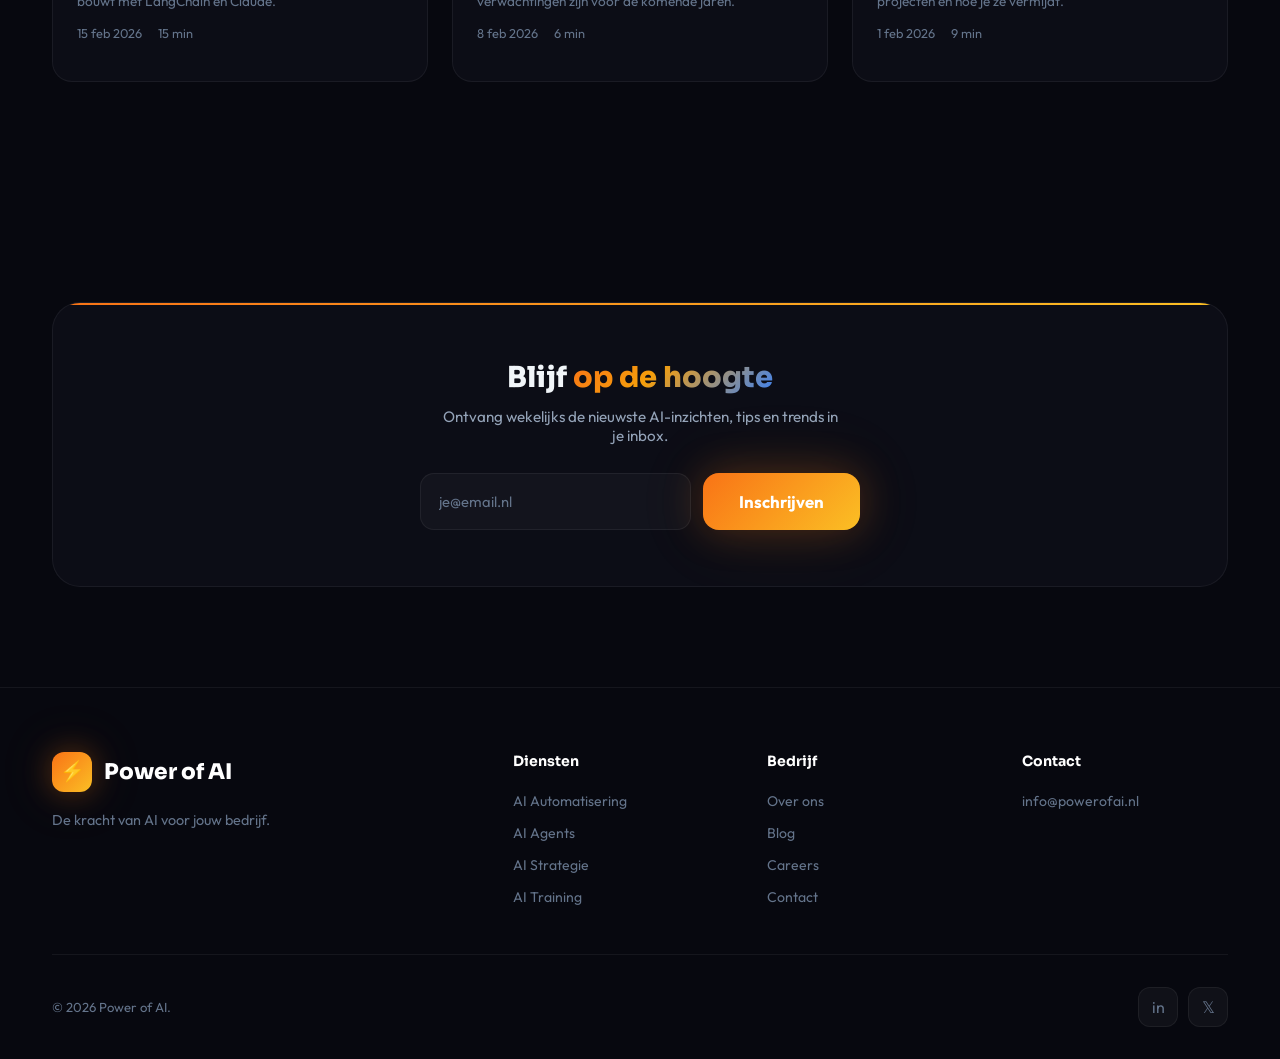
==== commit 4286afe6: "Add favicon and update all pages with icon Co-Authored-By: Claude Opus 4.6 (1M context) <noreply@ant" ====
--- a/blog.html
+++ b/blog.html
@@ -3,6 +3,7 @@
 <head>
     <meta charset="UTF-8">
     <meta name="viewport" content="width=device-width, initial-scale=1.0">
+    <link rel="icon" type="image/svg+xml" href="/favicon.svg">
     <title>Blog & Inzichten — Power of AI</title>
     <link rel="preconnect" href="https://fonts.googleapis.com">
     <link rel="preconnect" href="https://fonts.gstatic.com" crossorigin>
